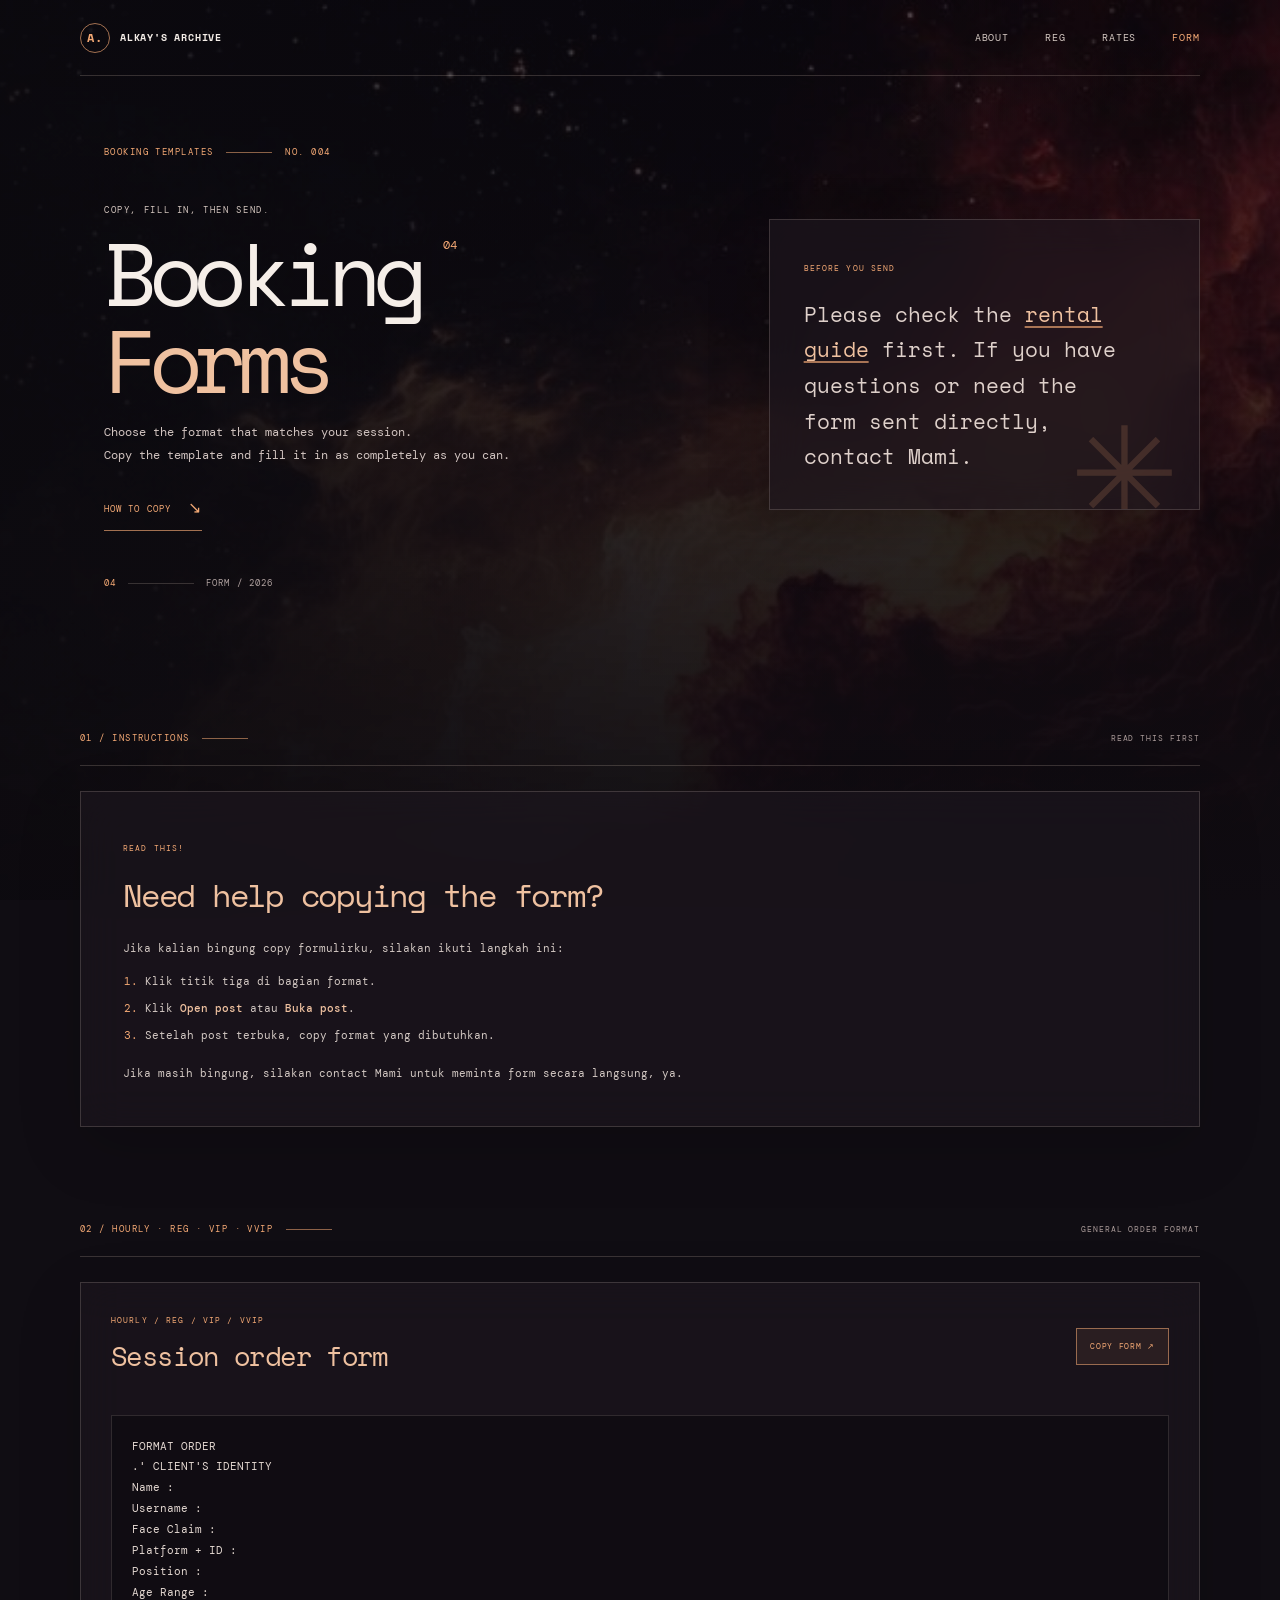
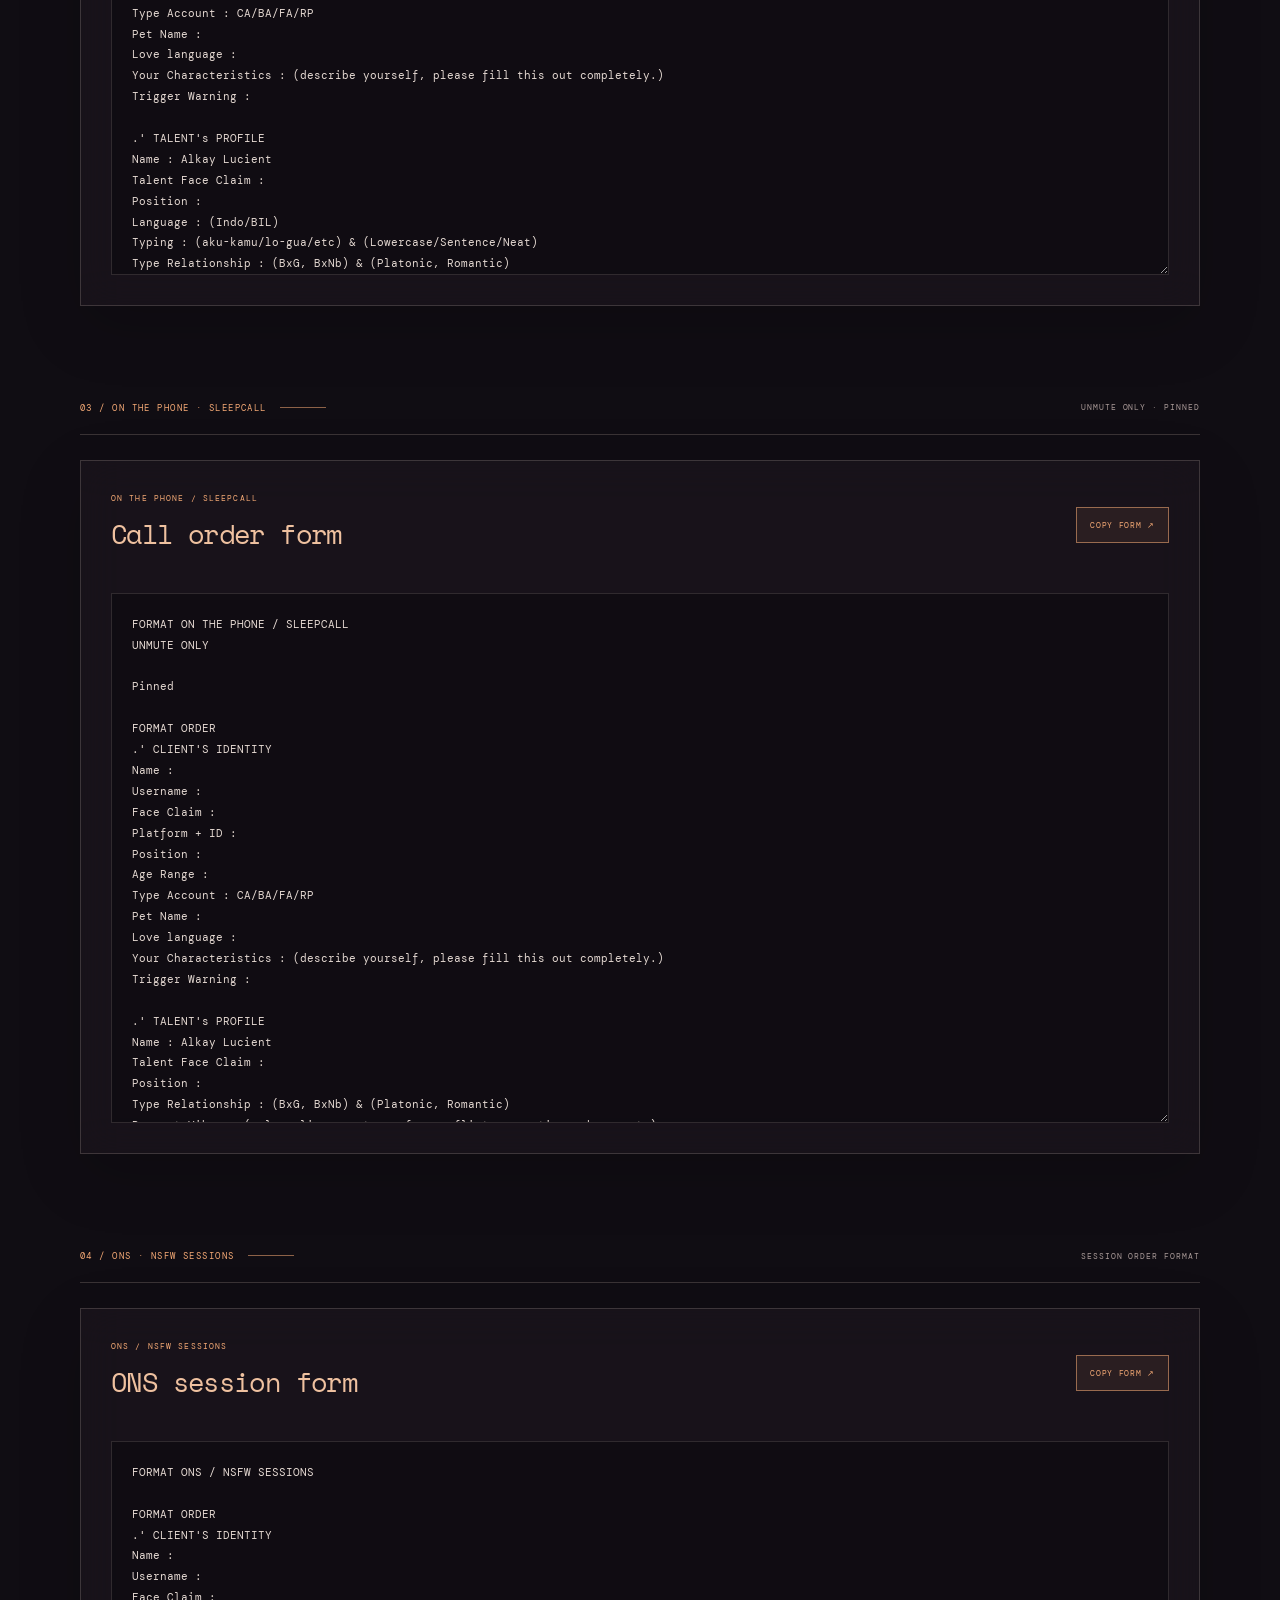
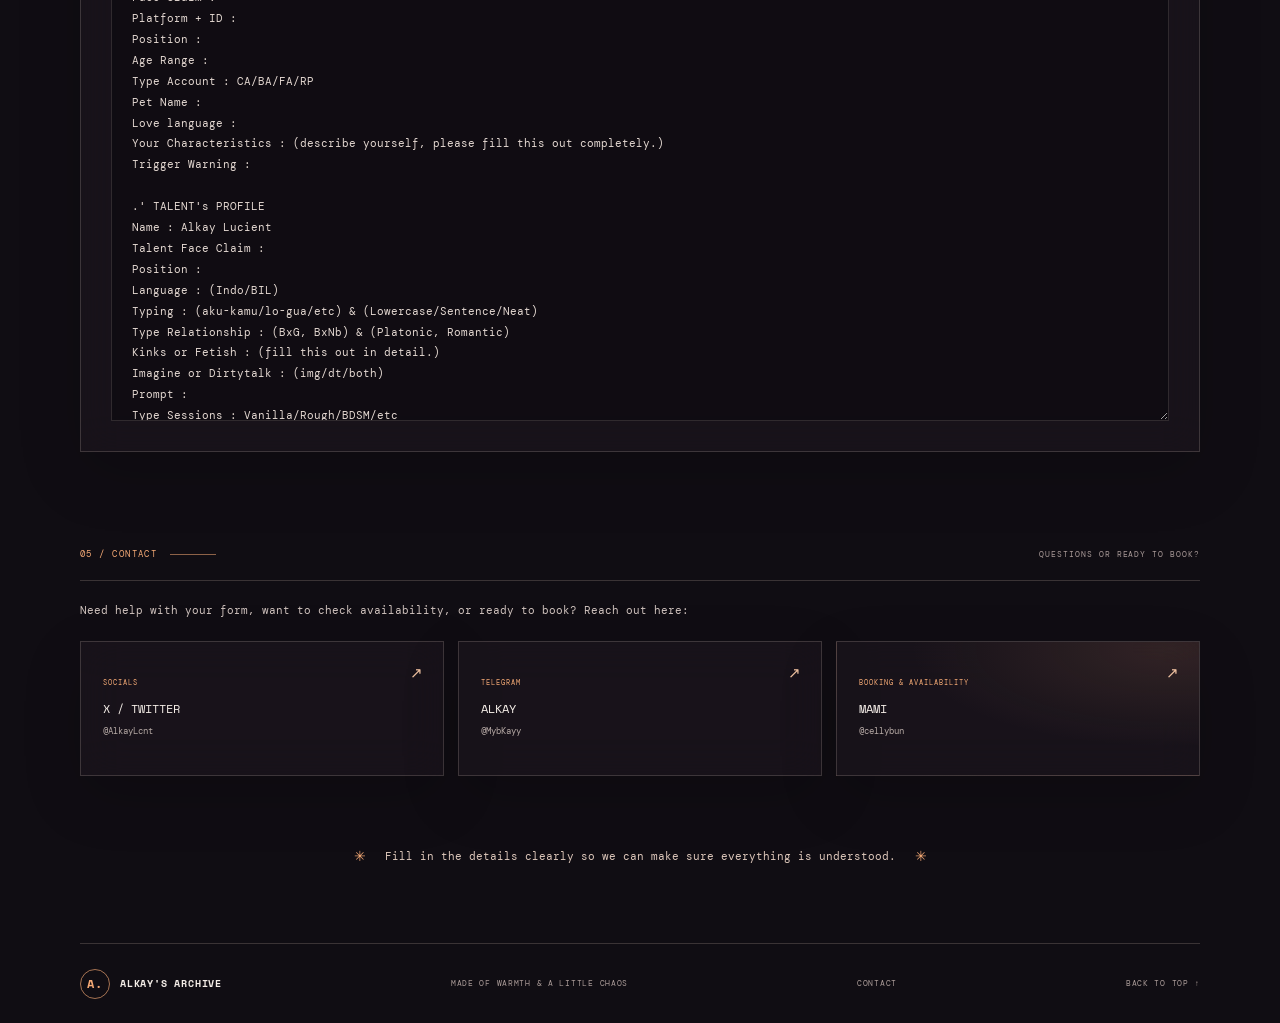
==== form.html @ 9f813e3c "Add files via upload" ====
<!DOCTYPE html>
<html lang="en">
<head>
    <meta charset="UTF-8">
    <meta name="viewport" content="width=device-width, initial-scale=1.0">
    <meta name="theme-color" content="#100d13">
    <meta name="description" content="Booking form templates and instructions for copying and sending your form.">
    <title>Booking Forms — Alkay's Archive</title>
    <link rel="preconnect" href="https://fonts.googleapis.com">
    <link rel="preconnect" href="https://fonts.gstatic.com" crossorigin>
    <link href="https://fonts.googleapis.com/css2?family=DM+Mono:wght@400;500&family=Space+Mono:wght@400;700&display=swap" rel="stylesheet">
    <link rel="stylesheet" href="form.css">
</head>
<body>
    <div class="page-shell">
        <header class="site-header">
            <a class="wordmark" href="index.html" aria-label="Alkay profile home">
                <span class="wordmark-mark">A.</span>
                <span>ALKAY'S ARCHIVE</span>
            </a>
            <nav class="site-nav" aria-label="Main navigation">
                <a href="index.html#about">ABOUT</a>
                <a href="reg.html">REG</a>
                <a href="rates.html">RATES</a>
                <a href="form.html" aria-current="page">FORM</a>
            </nav>
        </header>

        <main>
            <section class="form-hero section-wrap" id="top">
                <div class="hero-copy">
                    <p class="eyebrow"><span>BOOKING TEMPLATES</span><span class="eyebrow-line"></span><span>NO. 004</span></p>
                    <p class="hero-kicker">COPY, FILL IN, THEN SEND.</p>
                    <h1>Booking<br><span>Forms</span><sup>04</sup></h1>
                    <p class="hero-summary">Choose the format that matches your session.<br>Copy the template and fill it in as completely as you can.</p>
                    <a class="text-link" href="#instructions">HOW TO COPY <span aria-hidden="true">↘</span></a>
                    <div class="hero-index"><span>04</span><span class="index-rule"></span><span>FORM / 2026</span></div>
                </div>
                <aside class="form-note glass-panel">
                    <span class="tiny-label">BEFORE YOU SEND</span>
                    <p>Please check the <a href="reg.html">rental guide</a> first. If you have questions or need the form sent directly, contact Mami.</p>
                    <span class="note-mark" aria-hidden="true">✳</span>
                </aside>
            </section>

            <section class="section-wrap section-block" id="instructions">
                <div class="section-heading">
                    <p class="eyebrow"><span>01 / INSTRUCTIONS</span><span class="eyebrow-line"></span></p>
                    <span class="section-aside">READ THIS FIRST</span>
                </div>
                <div class="instruction-panel glass-panel">
                    <span class="tiny-label">READ THIS!</span>
                    <h2>Need help copying the form?</h2>
                    <p>Jika kalian bingung copy formulirku, silakan ikuti langkah ini:</p>
                    <ol>
                        <li>Klik titik tiga di bagian format.</li>
                        <li>Klik <strong>Open post</strong> atau <strong>Buka post</strong>.</li>
                        <li>Setelah post terbuka, copy format yang dibutuhkan.</li>
                    </ol>
                    <p>Jika masih bingung, silakan contact Mami untuk meminta form secara langsung, ya.</p>
                </div>
            </section>

            <section class="section-wrap section-block" id="hourly">
                <div class="section-heading">
                    <p class="eyebrow"><span>02 / HOURLY · REG · VIP · VVIP</span><span class="eyebrow-line"></span></p>
                    <span class="section-aside">GENERAL ORDER FORMAT</span>
                </div>
                <article class="template-card glass-panel">
                    <div class="template-heading">
                        <div>
                            <p class="tiny-label">HOURLY / REG / VIP / VVIP</p>
                            <h2>Session order form</h2>
                        </div>
                        <button class="copy-button" type="button" data-copy="hourly-template">COPY FORM <span aria-hidden="true">↗</span></button>
                    </div>
                    <p class="copy-status" aria-live="polite"></p>
                    <textarea id="hourly-template" class="form-template" aria-label="Hourly, regular, VIP, and VVIP order form" readonly spellcheck="false">FORMAT ORDER
.' CLIENT'S IDENTITY
Name :
Username :
Face Claim :
Platform + ID :
Position :
Age Range :
Type Account : CA/BA/FA/RP
Pet Name :
Love language :
Your Characteristics : (describe yourself, please fill this out completely.)
Trigger Warning :

.' TALENT's PROFILE
Name : Alkay Lucient
Talent Face Claim :
Position :
Language : (Indo/BIL)
Typing : (aku-kamu/lo-gua/etc) &amp; (Lowercase/Sentence/Neat)
Type Relationship : (BxG, BxNb) &amp; (Platonic, Romantic)
Relationship Dream : (fill this out in detail.)
Should Do :
Shouldn't Do :

.' RENTAL INFORMATION
Package : (Hourly/Reg/VIP/VVIP)
Rent Duration :
Start Rent : (Day, Date, Time)
Additional Request :
From Menfess :
Closingan : Yes With Manager
Payment : Qris
Note for Talent :</textarea>
                </article>
            </section>

            <section class="section-wrap section-block" id="phone">
                <div class="section-heading">
                    <p class="eyebrow"><span>03 / ON THE PHONE · SLEEPCALL</span><span class="eyebrow-line"></span></p>
                    <span class="section-aside">UNMUTE ONLY · PINNED</span>
                </div>
                <article class="template-card glass-panel">
                    <div class="template-heading">
                        <div>
                            <p class="tiny-label">ON THE PHONE / SLEEPCALL</p>
                            <h2>Call order form</h2>
                        </div>
                        <button class="copy-button" type="button" data-copy="phone-template">COPY FORM <span aria-hidden="true">↗</span></button>
                    </div>
                    <p class="copy-status" aria-live="polite"></p>
                    <textarea id="phone-template" class="form-template" aria-label="On the phone and sleepcall order form" readonly spellcheck="false">FORMAT ON THE PHONE / SLEEPCALL
UNMUTE ONLY

Pinned

FORMAT ORDER
.' CLIENT'S IDENTITY
Name :
Username :
Face Claim :
Platform + ID :
Position :
Age Range :
Type Account : CA/BA/FA/RP
Pet Name :
Love language :
Your Characteristics : (describe yourself, please fill this out completely.)
Trigger Warning :

.' TALENT's PROFILE
Name : Alkay Lucient
Talent Face Claim :
Position :
Type Relationship : (BxG, BxNb) &amp; (Platonic, Romantic)
Request Vibes : (calm, clingy, mature, funny, flirty, roasting, chaos, etc)
Topics You're Into :
Topics You'd Rather Avoid :
Relationship Dream : (fill this out in detail.)
Should Do :
Shouldn't Do :

.' RENTAL INFORMATION
Package : OTP ONLY
Rent Duration :
Start Rent : (Day, Date, Time)
Additional Request :
From Menfess :
Closingan : Yes With Manager
Payment : Qris
Note for Talent :</textarea>
                </article>
            </section>

            <section class="section-wrap section-block" id="ons">
                <div class="section-heading">
                    <p class="eyebrow"><span>04 / ONS · NSFW SESSIONS</span><span class="eyebrow-line"></span></p>
                    <span class="section-aside">SESSION ORDER FORMAT</span>
                </div>
                <article class="template-card glass-panel">
                    <div class="template-heading">
                        <div>
                            <p class="tiny-label">ONS / NSFW SESSIONS</p>
                            <h2>ONS session form</h2>
                        </div>
                        <button class="copy-button" type="button" data-copy="ons-template">COPY FORM <span aria-hidden="true">↗</span></button>
                    </div>
                    <p class="copy-status" aria-live="polite"></p>
                    <textarea id="ons-template" class="form-template" aria-label="ONS and NSFW session order form" readonly spellcheck="false">FORMAT ONS / NSFW SESSIONS

FORMAT ORDER
.' CLIENT'S IDENTITY
Name :
Username :
Face Claim :
Platform + ID :
Position :
Age Range :
Type Account : CA/BA/FA/RP
Pet Name :
Love language :
Your Characteristics : (describe yourself, please fill this out completely.)
Trigger Warning :

.' TALENT's PROFILE
Name : Alkay Lucient
Talent Face Claim :
Position :
Language : (Indo/BIL)
Typing : (aku-kamu/lo-gua/etc) &amp; (Lowercase/Sentence/Neat)
Type Relationship : (BxG, BxNb) &amp; (Platonic, Romantic)
Kinks or Fetish : (fill this out in detail.)
Imagine or Dirtytalk : (img/dt/both)
Prompt :
Type Sessions : Vanilla/Rough/BDSM/etc
Service : Frontal/Non-Frontal
Sessions Dream : (fill this out in detail.)
Use Gifs/Pict/Sticker/Video : Yes/No
Should Do :
Shouldn't Do :

.' RENTAL INFORMATION
Package : ONS/NSFW SESS
Rent Duration :
Start Rent : (Day, Date, Time)
Additional Request :
From Menfess :
Closingan : Yes With Manager
Payment : Qris
Note for Talent :</textarea>
                </article>
            </section>

            <section class="form-contact section-wrap section-block" id="contact">
                <div class="section-heading">
                    <p class="eyebrow"><span>05 / CONTACT</span><span class="eyebrow-line"></span></p>
                    <span class="section-aside">QUESTIONS OR READY TO BOOK?</span>
                </div>
                <p class="form-contact-intro">Need help with your form, want to check availability, or ready to book? Reach out here:</p>
                <div class="form-contact-grid">
                    <a class="form-contact-card glass-panel" href="https://x.com/AlkayLcnt" target="_blank" rel="noopener noreferrer">
                        <span class="tiny-label">SOCIALS</span>
                        <strong>X / TWITTER</strong>
                        <span>@AlkayLcnt</span>
                        <span class="form-contact-arrow" aria-hidden="true">↗</span>
                    </a>
                    <a class="form-contact-card glass-panel" href="https://t.me/MybKayy" target="_blank" rel="noopener noreferrer">
                        <span class="tiny-label">TELEGRAM</span>
                        <strong>ALKAY</strong>
                        <span>@MybKayy</span>
                        <span class="form-contact-arrow" aria-hidden="true">↗</span>
                    </a>
                    <a class="form-contact-card form-contact-manager glass-panel" href="https://t.me/cellybun" target="_blank" rel="noopener noreferrer">
                        <span class="tiny-label">BOOKING &amp; AVAILABILITY</span>
                        <strong>MAMI</strong>
                        <span>@cellybun</span>
                        <span class="form-contact-arrow" aria-hidden="true">↗</span>
                    </a>
                </div>
            </section>

            <div class="closing-note section-wrap">
                <span class="closing-star" aria-hidden="true">✳</span>
                <p>Fill in the details clearly so we can make sure everything is understood.</p>
                <span class="closing-star" aria-hidden="true">✳</span>
            </div>
        </main>

        <footer class="site-footer section-wrap">
            <a class="wordmark" href="index.html"><span class="wordmark-mark">A.</span><span>ALKAY'S ARCHIVE</span></a>
            <span>MADE OF WARMTH &amp; A LITTLE CHAOS</span>
            <a href="index.html#contact">CONTACT</a>
            <a href="#top">BACK TO TOP ↑</a>
        </footer>
    </div>
    <script>
        document.querySelectorAll(".copy-button").forEach((button) => {
            button.addEventListener("click", async () => {
                const template = document.getElementById(button.dataset.copy);
                const status = button.closest(".template-card").querySelector(".copy-status");

                if (!(template instanceof HTMLTextAreaElement)) {
                    status.textContent = "Could not find this form. Please reload the page and try again.";
                    return;
                }

                try {
                    if (!navigator.clipboard || !window.isSecureContext) {
                        throw new Error("Clipboard API is unavailable.");
                    }
                    await navigator.clipboard.writeText(template.value);
                } catch {
                    template.focus();
                    template.select();
                    if (!document.execCommand("copy")) {
                        status.textContent = "Copy failed. Select the form text and copy it manually.";
                        return;
                    }
                }

                status.textContent = "Form copied. You can paste it into your order message.";
            });
        });
    </script>
</body>
</html>
---- form.css ----
:root {
    color-scheme: dark;
    --ink: #f5eee8;
    --warm: #f4a975;
    --peach: #efc1a0;
    --line: rgba(247, 224, 211, 0.18);
    --glass: rgba(30, 24, 31, 0.62);
    --mono: "DM Mono", "Courier New", monospace;
    --display: "Space Mono", "Courier New", monospace;
}

* {
    box-sizing: border-box;
}

html {
    scroll-behavior: smooth;
    scroll-padding-top: 92px;
}

body {
    min-width: 320px;
    margin: 0;
    color: var(--ink);
    background: #100d13 url("images/backround.jpg") center top / cover fixed no-repeat;
    font-family: var(--mono);
    font-size: 14px;
    line-height: 1.8;
}

body::before {
    position: fixed;
    z-index: 0;
    inset: 0;
    background:
        linear-gradient(90deg, rgba(12, 10, 15, 0.88) 0%, rgba(15, 11, 17, 0.58) 52%, rgba(16, 11, 16, 0.5) 100%),
        linear-gradient(180deg, rgba(10, 9, 14, 0.18) 0%, rgba(14, 10, 15, 0.72) 55%, #100d13 100%);
    content: "";
}

a {
    color: inherit;
    text-decoration: none;
    -webkit-tap-highlight-color: transparent;
}

button {
    font: inherit;
    -webkit-tap-highlight-color: transparent;
}

::selection {
    color: #171016;
    background: var(--warm);
}

.page-shell {
    position: relative;
    z-index: 1;
    overflow: hidden;
}

.section-wrap,
.site-header {
    width: min(1120px, calc(100% - 64px));
    margin-inline: auto;
}

.site-header {
    min-height: 76px;
    display: flex;
    align-items: center;
    justify-content: space-between;
    border-bottom: 1px solid var(--line);
    font-size: 10px;
    letter-spacing: 0.09em;
}

.wordmark {
    display: inline-flex;
    align-items: center;
    gap: 10px;
    font-family: var(--display);
    font-size: 10px;
    font-weight: 700;
    letter-spacing: 0.08em;
}

.wordmark-mark {
    display: grid;
    width: 30px;
    height: 30px;
    place-items: center;
    border: 1px solid rgba(244, 169, 117, 0.65);
    border-radius: 50%;
    color: var(--warm);
    font-size: 12px;
}

.site-nav {
    display: flex;
    gap: clamp(18px, 3vw, 36px);
    color: #d3c7c1;
}

.site-nav a,
.site-footer > a:not(.wordmark) {
    transition: color 180ms ease;
}

.site-nav a:hover,
.site-nav a[aria-current="page"],
.site-footer > a:not(.wordmark):hover {
    color: var(--warm);
}

.form-hero {
    min-height: 460px;
    display: grid;
    grid-template-columns: 1fr 0.72fr;
    align-items: center;
    gap: 8%;
    padding-top: 50px;
    padding-bottom: 55px;
}

.hero-copy {
    padding: 18px 0 12px 4%;
}

.eyebrow {
    display: flex;
    align-items: center;
    gap: 13px;
    margin: 0;
    color: var(--warm);
    font-size: 9px;
    letter-spacing: 0.16em;
}

.eyebrow-line {
    width: 46px;
    height: 1px;
    background: rgba(244, 169, 117, 0.55);
}

.hero-kicker {
    margin: 42px 0 12px;
    color: #d4c6bf;
    font-size: 9px;
    letter-spacing: 0.18em;
}

h1,
h2,
h3,
p {
    margin-top: 0;
}

h1 {
    position: relative;
    width: fit-content;
    margin-bottom: 18px;
    font-family: var(--display);
    font-size: clamp(56px, 7.5vw, 88px);
    font-weight: 400;
    letter-spacing: -0.105em;
    line-height: 0.98;
}

h1 > span {
    color: var(--peach);
}

h1 sup {
    position: absolute;
    top: 10px;
    right: -40px;
    color: var(--warm);
    font-family: var(--mono);
    font-size: 12px;
    letter-spacing: 0;
}

.hero-summary {
    margin-bottom: 28px;
    color: #d0c3bf;
    font-size: 12px;
    line-height: 1.9;
}

.text-link {
    display: inline-flex;
    align-items: center;
    gap: 17px;
    padding-bottom: 7px;
    border-bottom: 1px solid rgba(244, 169, 117, 0.65);
    color: var(--warm);
    font-size: 9px;
    letter-spacing: 0.12em;
}

.text-link span {
    font-size: 16px;
    transition: transform 180ms ease;
}

.text-link:hover span {
    transform: translate(3px, 3px);
}

.hero-index {
    display: flex;
    align-items: center;
    gap: 12px;
    margin-top: 44px;
    color: #b0a2a0;
    font-size: 9px;
    letter-spacing: 0.12em;
}

.hero-index > span:first-child {
    color: var(--warm);
}

.index-rule {
    width: 66px;
    height: 1px;
    background: var(--line);
}

.glass-panel {
    border: 1px solid rgba(248, 226, 214, 0.17);
    background: var(--glass);
    box-shadow: 0 20px 60px rgba(4, 3, 8, 0.16);
    backdrop-filter: blur(20px);
    -webkit-backdrop-filter: blur(20px);
}

.form-note {
    position: relative;
    overflow: hidden;
    padding: 34px;
}

.tiny-label {
    color: var(--warm);
    font-size: 8px;
    letter-spacing: 0.14em;
}

.form-note p {
    position: relative;
    z-index: 1;
    max-width: 320px;
    margin: 17px 0 0;
    color: #ded0ca;
    font-family: var(--display);
    font-size: clamp(16px, 1.9vw, 21px);
    line-height: 1.7;
}

.form-note p a {
    color: var(--peach);
    text-decoration: underline;
    text-decoration-color: rgba(244, 169, 117, 0.65);
    text-underline-offset: 4px;
}

.note-mark {
    position: absolute;
    right: 20px;
    bottom: -32px;
    color: rgba(244, 169, 117, 0.16);
    font-size: 130px;
    line-height: 1;
}

.section-block {
    padding-top: 72px;
}

.section-heading {
    display: flex;
    align-items: center;
    justify-content: space-between;
    padding-bottom: 18px;
    border-bottom: 1px solid var(--line);
}

.section-heading .eyebrow {
    gap: 13px;
}

.section-aside {
    color: #a99a98;
    font-size: 8px;
    letter-spacing: 0.12em;
}

.instruction-panel {
    margin-top: 25px;
    padding: clamp(24px, 4vw, 42px);
}

.instruction-panel h2 {
    margin: 8px 0 13px;
    color: var(--peach);
    font-family: var(--display);
    font-size: clamp(23px, 3vw, 32px);
    font-weight: 400;
    letter-spacing: -0.07em;
}

.instruction-panel p,
.instruction-panel li {
    color: #d4c9c4;
    font-size: 11px;
    line-height: 2;
}

.instruction-panel p:last-child {
    margin-bottom: 0;
}

.instruction-panel ol {
    display: grid;
    gap: 5px;
    margin: 10px 0 16px;
    padding-left: 22px;
}

.instruction-panel li::marker {
    color: var(--warm);
}

.instruction-panel strong {
    color: var(--peach);
    font-weight: 500;
}

.form-contact {
    padding-bottom: 10px;
}

.form-contact-intro {
    margin: 20px 0 0;
    color: #d0c3be;
    font-size: 11px;
}

.form-contact-grid {
    display: grid;
    grid-template-columns: repeat(3, minmax(0, 1fr));
    gap: 14px;
    padding-top: 20px;
}

.form-contact-card {
    position: relative;
    display: grid;
    min-height: 135px;
    align-content: center;
    gap: 4px;
    padding: 22px;
    transition: border-color 180ms ease, transform 180ms ease;
}

.form-contact-card:hover {
    transform: translateY(-3px);
    border-color: rgba(244, 169, 117, 0.55);
}

.form-contact-card .tiny-label {
    margin-bottom: 4px;
    font-size: 7px;
}

.form-contact-card strong {
    padding-right: 20px;
    font-family: var(--display);
    font-size: 12px;
    font-weight: 400;
}

.form-contact-card > span:not(.tiny-label, .form-contact-arrow) {
    color: #b7aaa6;
    font-size: 9px;
}

.form-contact-arrow {
    position: absolute;
    top: 18px;
    right: 20px;
    color: var(--peach);
    font-size: 15px;
}

.form-contact-manager {
    background:
        radial-gradient(ellipse at 92% 5%, rgba(196, 128, 100, 0.15), transparent 55%),
        var(--glass);
}

.section-wrap.section-block + .section-wrap.section-block {
    padding-top: 94px;
}

.template-card {
    margin-top: 25px;
    padding: clamp(20px, 3vw, 30px);
}

.template-heading {
    display: flex;
    align-items: center;
    justify-content: space-between;
    gap: 18px;
}

.template-heading .tiny-label {
    margin-bottom: 5px;
}

.template-heading h2 {
    margin: 0;
    color: var(--peach);
    font-family: var(--display);
    font-size: clamp(20px, 2.5vw, 27px);
    font-weight: 400;
    letter-spacing: -0.06em;
}

.copy-button {
    flex-shrink: 0;
    padding: 10px 13px;
    border: 1px solid rgba(244, 169, 117, 0.55);
    background: rgba(244, 169, 117, 0.08);
    color: var(--warm);
    cursor: pointer;
    font-size: 8px;
    letter-spacing: 0.09em;
    transition: background 180ms ease, color 180ms ease;
}

.copy-button:hover,
.copy-button:focus-visible {
    background: var(--warm);
    color: #171016;
}

.copy-button:focus-visible {
    outline: 2px solid var(--peach);
    outline-offset: 3px;
}

.copy-status {
    min-height: 20px;
    margin: 8px 0 6px;
    color: var(--peach);
    font-size: 9px;
}

.form-template {
    display: block;
    width: 100%;
    min-height: 460px;
    resize: vertical;
    padding: 20px;
    border: 1px solid rgba(248, 226, 214, 0.14);
    border-radius: 0;
    outline: none;
    background: rgba(13, 10, 16, 0.66);
    color: #e4d8d1;
    font-family: var(--mono);
    font-size: 11px;
    line-height: 1.9;
    tab-size: 4;
}

.form-template:focus {
    border-color: rgba(244, 169, 117, 0.6);
}

#phone-template {
    min-height: 530px;
}

#ons-template {
    min-height: 580px;
}

.closing-note {
    display: flex;
    align-items: center;
    justify-content: center;
    gap: 19px;
    padding-top: 58px;
    padding-bottom: 74px;
    color: #dec8bb;
    font-size: 11px;
    text-align: center;
}

.closing-note p {
    margin: 0;
}

.closing-star {
    color: var(--warm);
    font-size: 14px;
}

.site-footer {
    min-height: 80px;
    display: flex;
    align-items: center;
    justify-content: space-between;
    gap: 20px;
    border-top: 1px solid var(--line);
    color: #aa9b98;
    font-size: 8px;
    letter-spacing: 0.09em;
}

.site-footer .wordmark {
    color: var(--ink);
}

.site-footer > a:not(.wordmark):hover {
    color: var(--warm);
}

@media (max-width: 760px) {
    .section-wrap,
    .site-header {
        width: min(100% - 40px, 560px);
    }

    .site-header {
        min-height: 66px;
    }

    .site-nav {
        gap: 12px;
        font-size: 8px;
    }

    .form-hero {
        min-height: 420px;
        grid-template-columns: 1fr 0.82fr;
        gap: 24px;
    }

    .hero-copy {
        padding-left: 0;
    }

    .form-note {
        padding: 26px;
    }
}

@media (max-width: 540px) {
    body {
        background-attachment: scroll;
        background-position: 54% top;
    }

    .section-wrap,
    .site-header {
        width: calc(100% - 36px);
    }

    .site-header {
        min-height: 0;
        flex-wrap: wrap;
        gap: 12px;
        padding: 12px 0;
    }

    .wordmark {
        gap: 7px;
        font-size: 8px;
    }

    .wordmark-mark {
        width: 26px;
        height: 26px;
    }

    .site-nav {
        width: 100%;
        justify-content: space-between;
        gap: 8px;
        font-size: 7px;
        letter-spacing: 0.01em;
    }

    .form-hero {
        min-height: 0;
        grid-template-columns: 1fr;
        gap: 28px;
        padding-top: 43px;
        padding-bottom: 22px;
    }

    .hero-kicker {
        margin-top: 34px;
        font-size: 8px;
    }

    h1 {
        font-size: clamp(58px, 15vw, 82px);
    }

    .hero-summary {
        font-size: 11px;
    }

    .hero-index {
        margin-top: 30px;
    }

    .form-note {
        padding: 25px;
    }

    .form-note p {
        max-width: 280px;
        font-size: 17px;
    }

    .section-block,
    .section-wrap.section-block + .section-wrap.section-block {
        padding-top: 58px;
    }

    .section-heading {
        align-items: flex-start;
        gap: 12px;
    }

    .section-heading .eyebrow {
        gap: 8px;
        font-size: 8px;
    }

    .section-aside {
        max-width: 118px;
        text-align: right;
        font-size: 7px;
    }

    .form-contact-grid {
        grid-template-columns: 1fr;
        gap: 10px;
        padding-top: 16px;
    }

    .form-contact-card {
        min-height: 105px;
        padding: 19px;
    }

    .instruction-panel {
        margin-top: 20px;
        padding: 24px 21px;
    }

    .instruction-panel p,
    .instruction-panel li {
        font-size: 10px;
    }

    .template-card {
        margin-top: 20px;
        padding: 17px 14px;
    }

    .template-heading {
        align-items: flex-start;
        gap: 9px;
    }

    .template-heading h2 {
        font-size: 18px;
    }

    .template-heading .tiny-label {
        max-width: 185px;
        font-size: 7px;
    }

    .copy-button {
        padding: 9px 8px;
        font-size: 7px;
    }

    .form-template,
    #phone-template,
    #ons-template {
        min-height: 440px;
        padding: 15px;
        font-size: 10px;
    }

    #phone-template {
        min-height: 500px;
    }

    #ons-template {
        min-height: 550px;
    }

    .closing-note {
        gap: 11px;
        padding-top: 42px;
        padding-bottom: 52px;
        font-size: 9px;
    }

    .site-footer {
        min-height: 72px;
        flex-wrap: wrap;
        gap: 10px;
        font-size: 7px;
    }

    .site-footer > span {
        display: none;
    }
}

@media (prefers-reduced-motion: reduce) {
    *,
    *::before,
    *::after {
        scroll-behavior: auto !important;
        transition-duration: 0.01ms !important;
    }
}
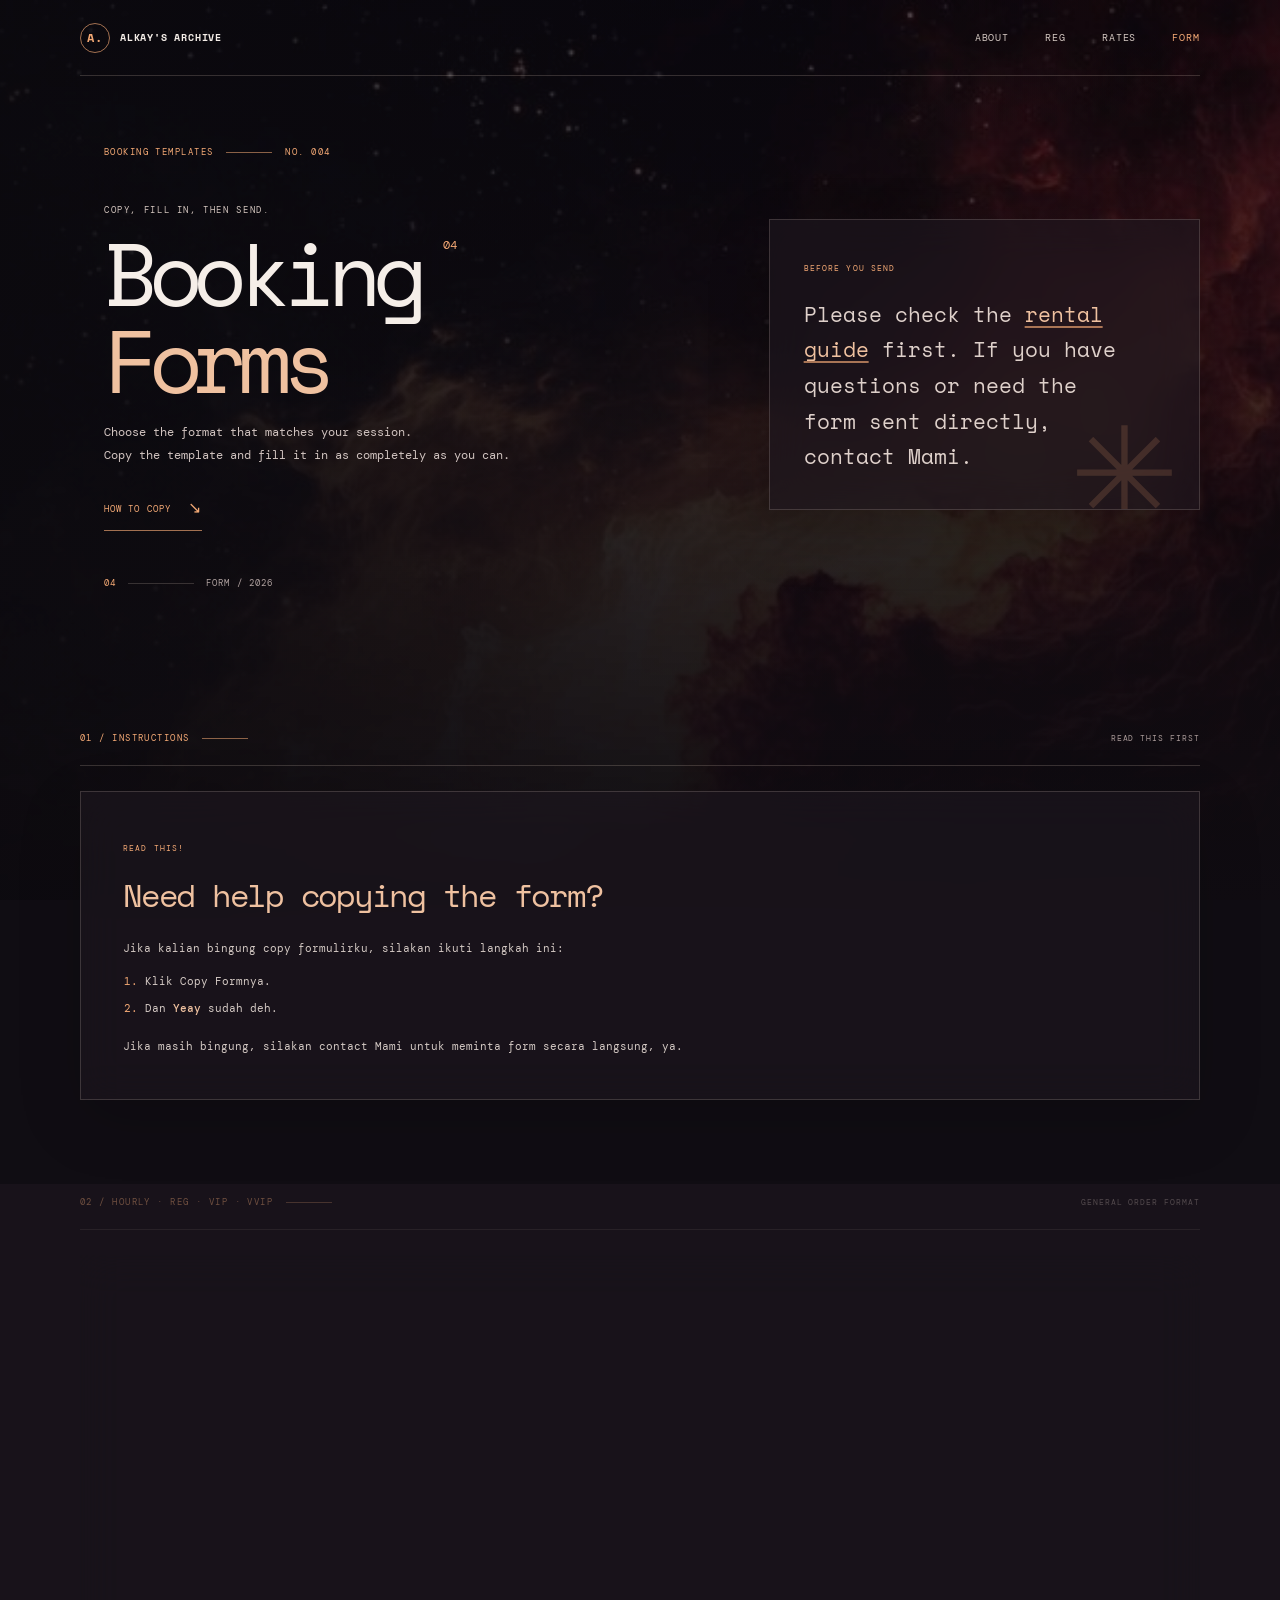
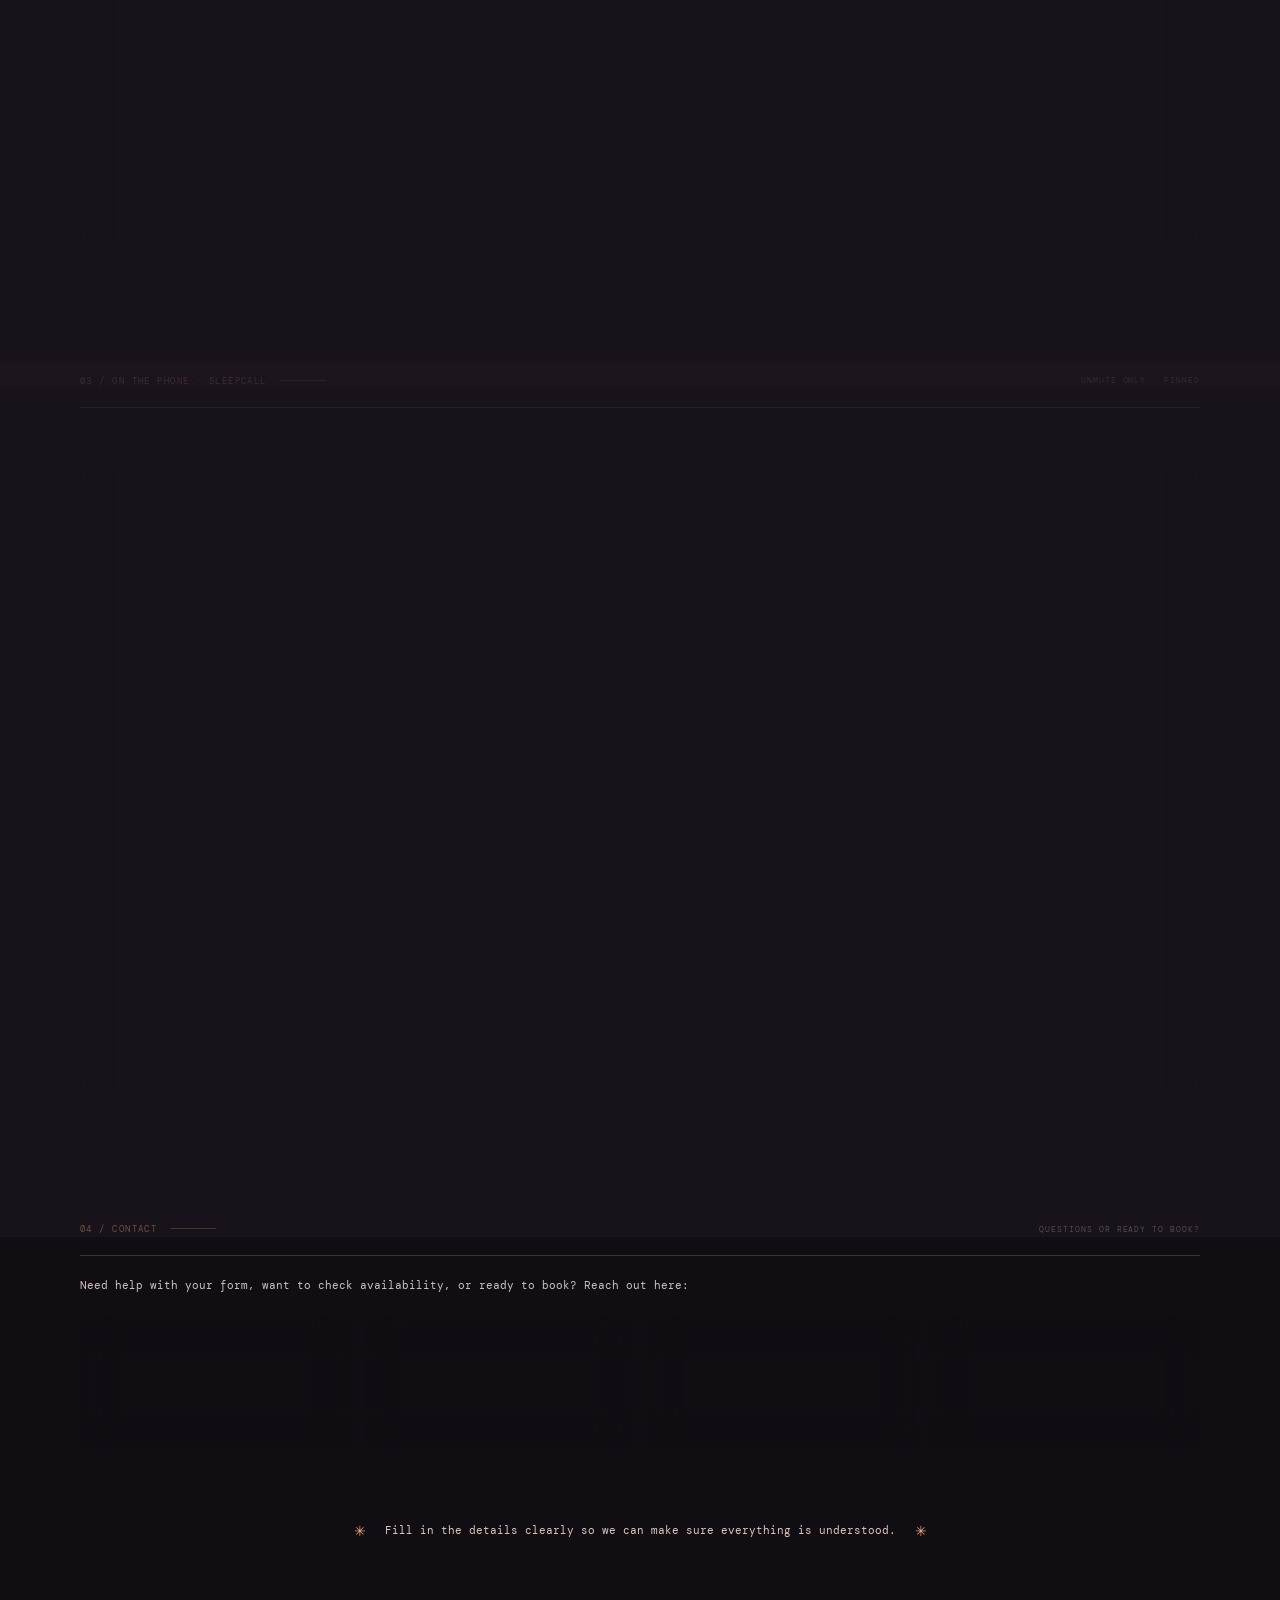
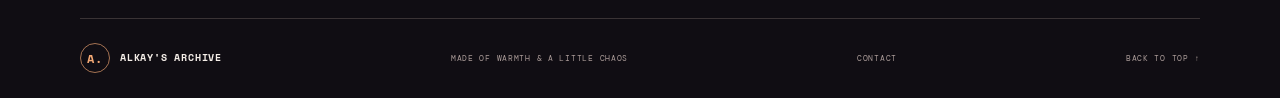
==== commit 54b8a74b: "pinising" ====
--- a/form.html
+++ b/form.html
@@ -53,9 +53,8 @@
                     <h2>Need help copying the form?</h2>
                     <p>Jika kalian bingung copy formulirku, silakan ikuti langkah ini:</p>
                     <ol>
-                        <li>Klik titik tiga di bagian format.</li>
-                        <li>Klik <strong>Open post</strong> atau <strong>Buka post</strong>.</li>
-                        <li>Setelah post terbuka, copy format yang dibutuhkan.</li>
+                        <li>Klik Copy Formnya.</li>
+                        <li>Dan <strong>Yeay</strong> sudah deh.</li>
                     </ol>
                     <p>Jika masih bingung, silakan contact Mami untuk meminta form secara langsung, ya.</p>
                 </div>
@@ -76,7 +75,72 @@
                     </div>
                     <p class="copy-status" aria-live="polite"></p>
                     <textarea id="hourly-template" class="form-template" aria-label="Hourly, regular, VIP, and VVIP order form" readonly spellcheck="false">FORMAT ORDER
-.' CLIENT'S IDENTITY
+
+𓂃 01. DATA KLIEN
+your name :
+age range :
+Username X :
+Face claim :
+Jenis akun : CA / BA / FA / Rant
+Pet name buat talent :
+Love language :
+bout you :
+Hal yang kamu suka :
+Hal yang kamu hindari :
+Trigger warning :
+
+𓂃 02. PROFIL TALENT
+Nama talent : 
+Face claim talent :
+Posisi : BxG / Family / Platonic
+Bahasa : INA / ENG / BIL
+Gaya typing : lowercase / sentence / neat — aku-kamu / lo-gua / saya-kamu / other
+Tipe hubungan : Platonic / Romantic /  Family
+Mood hubungan : Lovey-dovey / Love-hate / Both
+Kriteria :
+Should do :
+Shouldn't do :
+
+𓂃 03. DETAIL RENTAL
+Paket : Sunset/Promise/Paradise
+Durasi :
+Mulai rent : Hari, tanggal, jam (WIB/WITA/WIT) 
+Platform :
+Additional request :
+Tanggal penting :
+Add-on berbayar :
+Add-on gratis :
+PDA (VVIP) : Yes / No
+Closing oleh : Talent / Manager
+Payment : QRIS
+Link menfess / self promotion :
+Catatan :
+
+</textarea>
+                </article>
+            </section>
+
+            <section class="section-wrap section-block" id="phone">
+                <div class="section-heading">
+                    <p class="eyebrow"><span>03 / ON THE PHONE · SLEEPCALL</span><span class="eyebrow-line"></span></p>
+                    <span class="section-aside">UNMUTE ONLY · PINNED</span>
+                </div>
+                <article class="template-card glass-panel">
+                    <div class="template-heading">
+                        <div>
+                            <p class="tiny-label">ON THE PHONE / SLEEPCALL</p>
+                            <h2>Call order form</h2>
+                        </div>
+                        <button class="copy-button" type="button" data-copy="phone-template">COPY FORM <span aria-hidden="true">↗</span></button>
+                    </div>
+                    <p class="copy-status" aria-live="polite"></p>
+                    <textarea id="phone-template" class="form-template" aria-label="On the phone and sleepcall order form" readonly spellcheck="false">FORMAT ON THE PHONE / SLEEPCALL
+UNMUTE ONLY
+
+Pinned
+
+FORMAT ORDER
+𓂃 01.CLIENT'S IDENTITY
 Name :
 Username :
 Face Claim :
@@ -89,75 +153,19 @@
 Your Characteristics : (describe yourself, please fill this out completely.)
 Trigger Warning :
 
-.' TALENT's PROFILE
+𓂃 02. TALENT's PROFILE
 Name : Alkay Lucient
 Talent Face Claim :
 Position :
-Language : (Indo/BIL)
-Typing : (aku-kamu/lo-gua/etc) &amp; (Lowercase/Sentence/Neat)
-Type Relationship : (BxG, BxNb) &amp; (Platonic, Romantic)
-Relationship Dream : (fill this out in detail.)
+Type Relationship : (BxG) &amp; (Platonic, Romantic)
+Request Vibes : (calm, clingy, mature, funny, flirty, roasting,  etc)
+Topics You're Into :
+Topics You'd Rather Avoid :
+Relationship Dream :
 Should Do :
 Shouldn't Do :
 
-.' RENTAL INFORMATION
-Package : (Hourly/Reg/VIP/VVIP)
-Rent Duration :
-Start Rent : (Day, Date, Time)
-Additional Request :
-From Menfess :
-Closingan : Yes With Manager
-Payment : Qris
-Note for Talent :</textarea>
-                </article>
-            </section>
-
-            <section class="section-wrap section-block" id="phone">
-                <div class="section-heading">
-                    <p class="eyebrow"><span>03 / ON THE PHONE · SLEEPCALL</span><span class="eyebrow-line"></span></p>
-                    <span class="section-aside">UNMUTE ONLY · PINNED</span>
-                </div>
-                <article class="template-card glass-panel">
-                    <div class="template-heading">
-                        <div>
-                            <p class="tiny-label">ON THE PHONE / SLEEPCALL</p>
-                            <h2>Call order form</h2>
-                        </div>
-                        <button class="copy-button" type="button" data-copy="phone-template">COPY FORM <span aria-hidden="true">↗</span></button>
-                    </div>
-                    <p class="copy-status" aria-live="polite"></p>
-                    <textarea id="phone-template" class="form-template" aria-label="On the phone and sleepcall order form" readonly spellcheck="false">FORMAT ON THE PHONE / SLEEPCALL
-UNMUTE ONLY
-
-Pinned
-
-FORMAT ORDER
-.' CLIENT'S IDENTITY
-Name :
-Username :
-Face Claim :
-Platform + ID :
-Position :
-Age Range :
-Type Account : CA/BA/FA/RP
-Pet Name :
-Love language :
-Your Characteristics : (describe yourself, please fill this out completely.)
-Trigger Warning :
-
-.' TALENT's PROFILE
-Name : Alkay Lucient
-Talent Face Claim :
-Position :
-Type Relationship : (BxG, BxNb) &amp; (Platonic, Romantic)
-Request Vibes : (calm, clingy, mature, funny, flirty, roasting, chaos, etc)
-Topics You're Into :
-Topics You'd Rather Avoid :
-Relationship Dream : (fill this out in detail.)
-Should Do :
-Shouldn't Do :
-
-.' RENTAL INFORMATION
+𓂃 03.RENTAL INFORMATION
 Package : OTP ONLY
 Rent Duration :
 Start Rent : (Day, Date, Time)
@@ -169,68 +177,9 @@
                 </article>
             </section>
 
-            <section class="section-wrap section-block" id="ons">
-                <div class="section-heading">
-                    <p class="eyebrow"><span>04 / ONS · NSFW SESSIONS</span><span class="eyebrow-line"></span></p>
-                    <span class="section-aside">SESSION ORDER FORMAT</span>
-                </div>
-                <article class="template-card glass-panel">
-                    <div class="template-heading">
-                        <div>
-                            <p class="tiny-label">ONS / NSFW SESSIONS</p>
-                            <h2>ONS session form</h2>
-                        </div>
-                        <button class="copy-button" type="button" data-copy="ons-template">COPY FORM <span aria-hidden="true">↗</span></button>
-                    </div>
-                    <p class="copy-status" aria-live="polite"></p>
-                    <textarea id="ons-template" class="form-template" aria-label="ONS and NSFW session order form" readonly spellcheck="false">FORMAT ONS / NSFW SESSIONS
-
-FORMAT ORDER
-.' CLIENT'S IDENTITY
-Name :
-Username :
-Face Claim :
-Platform + ID :
-Position :
-Age Range :
-Type Account : CA/BA/FA/RP
-Pet Name :
-Love language :
-Your Characteristics : (describe yourself, please fill this out completely.)
-Trigger Warning :
-
-.' TALENT's PROFILE
-Name : Alkay Lucient
-Talent Face Claim :
-Position :
-Language : (Indo/BIL)
-Typing : (aku-kamu/lo-gua/etc) &amp; (Lowercase/Sentence/Neat)
-Type Relationship : (BxG, BxNb) &amp; (Platonic, Romantic)
-Kinks or Fetish : (fill this out in detail.)
-Imagine or Dirtytalk : (img/dt/both)
-Prompt :
-Type Sessions : Vanilla/Rough/BDSM/etc
-Service : Frontal/Non-Frontal
-Sessions Dream : (fill this out in detail.)
-Use Gifs/Pict/Sticker/Video : Yes/No
-Should Do :
-Shouldn't Do :
-
-.' RENTAL INFORMATION
-Package : ONS/NSFW SESS
-Rent Duration :
-Start Rent : (Day, Date, Time)
-Additional Request :
-From Menfess :
-Closingan : Yes With Manager
-Payment : Qris
-Note for Talent :</textarea>
-                </article>
-            </section>
-
             <section class="form-contact section-wrap section-block" id="contact">
                 <div class="section-heading">
-                    <p class="eyebrow"><span>05 / CONTACT</span><span class="eyebrow-line"></span></p>
+                    <p class="eyebrow"><span>04 / CONTACT</span><span class="eyebrow-line"></span></p>
                     <span class="section-aside">QUESTIONS OR READY TO BOOK?</span>
                 </div>
                 <p class="form-contact-intro">Need help with your form, want to check availability, or ready to book? Reach out here:</p>
@@ -251,6 +200,12 @@
                         <span class="tiny-label">BOOKING &amp; AVAILABILITY</span>
                         <strong>MAMI</strong>
                         <span>@cellybun</span>
+                        <span class="form-contact-arrow" aria-hidden="true">↗</span>
+                    </a>
+                    <a class="form-contact-card glass-panel" href="https://padlet.com/Alkaylcnt/kasi-tau-dunia-soal-kay-s0251uhvhlv0x6jkkzag" target="_blank" rel="noopener noreferrer">
+                        <span class="tiny-label">PADLET</span>
+                        <strong>Feedback</strong>
+                        <span>Tulis cerita atau pesanmu</span>
                         <span class="form-contact-arrow" aria-hidden="true">↗</span>
                     </a>
                 </div>
--- a/form.css
+++ b/form.css
@@ -487,10 +487,6 @@
     min-height: 530px;
 }
 
-#ons-template {
-    min-height: 580px;
-}
-
 .closing-note {
     display: flex;
     align-items: center;
@@ -532,6 +528,12 @@
     color: var(--warm);
 }
 
+@media (min-width: 761px) {
+    .form-contact-grid {
+        grid-template-columns: repeat(4, minmax(0, 1fr));
+    }
+}
+
 @media (max-width: 760px) {
     .section-wrap,
     .site-header {
@@ -699,8 +701,7 @@
     }
 
     .form-template,
-    #phone-template,
-    #ons-template {
+    #phone-template {
         min-height: 440px;
         padding: 15px;
         font-size: 10px;
@@ -708,10 +709,6 @@
 
     #phone-template {
         min-height: 500px;
-    }
-
-    #ons-template {
-        min-height: 550px;
     }
 
     .closing-note {
